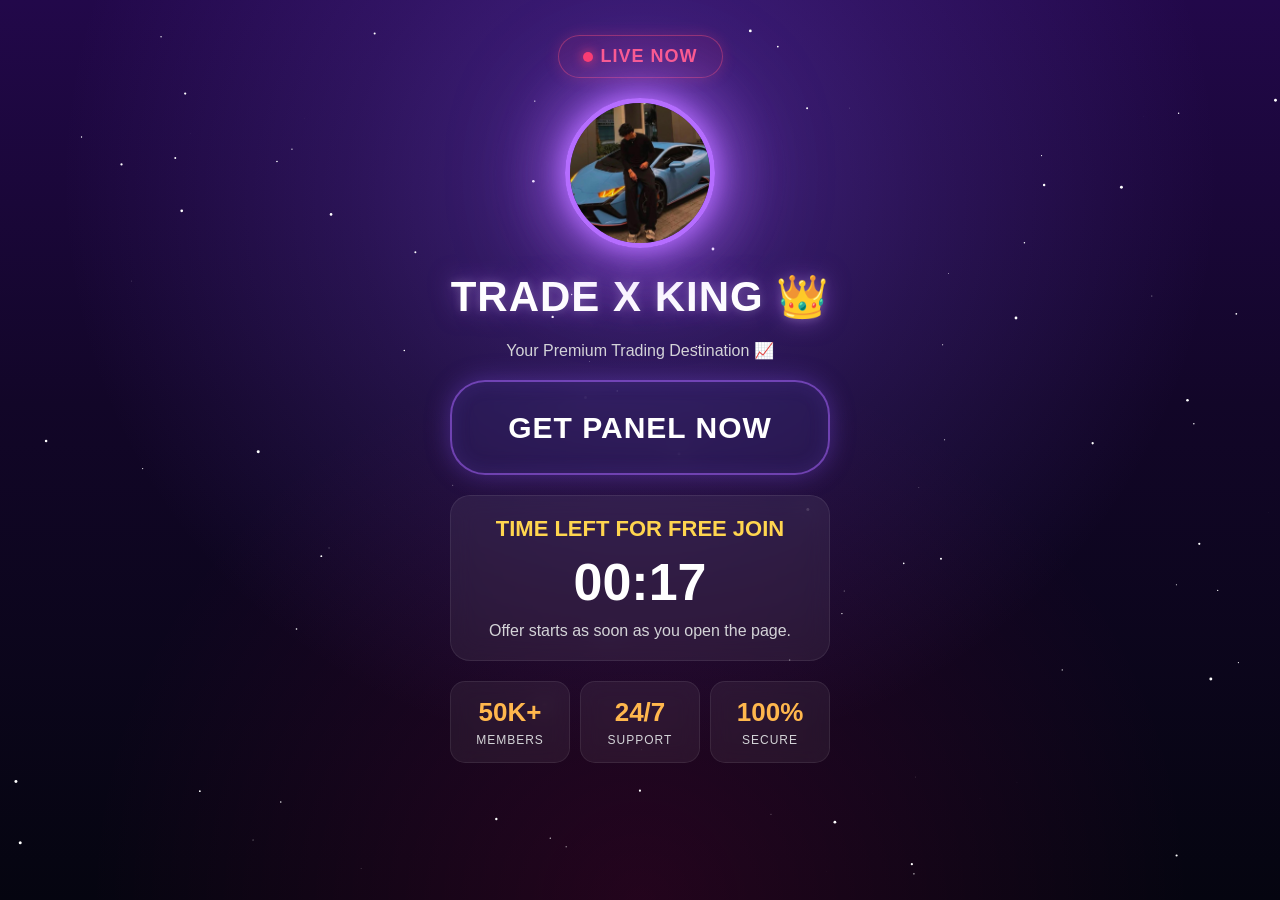
==== index.html @ 584c8487 "Update index.html" ====
<!DOCTYPE html>
<html>
<head>
<title>Trade x King</title>

<meta name="viewport" content="width=device-width, initial-scale=1.0">

<link rel="stylesheet" href="style.css">
<!-- Meta Pixel Code -->
<script>
!function(f,b,e,v,n,t,s)
{if(f.fbq)return;n=f.fbq=function(){n.callMethod?
n.callMethod.apply(n,arguments):n.queue.push(arguments)};
if(!f._fbq)f._fbq=n;n.push=n;n.loaded=!0;n.version='2.0';
n.queue=[];t=b.createElement(e);t.async=!0;
t.src=v;s=b.getElementsByTagName(e)[0];
s.parentNode.insertBefore(t,s)}(window, document,'script',
'https://connect.facebook.net/en_US/fbevents.js');
fbq('init', '2089862088611127');
fbq('track', 'PageView');
</script>
<noscript><img height="1" width="1" style="display:none"
src="https://www.facebook.com/tr?id=2089862088611127&ev=PageView&noscript=1"
/></noscript>
<!-- End Meta Pixel Code -->

<body>

<canvas id="stars"></canvas>

<div class="container">

<div class="live"> LIVE NOW</div>

<div class="profile">
<img src="photo.jpg" alt="profile">
</div>

<h1>TRADE X KING 👑</h1>

<p>Your Premium Trading Destination 📈</p>

<a href="https://t.me/+bBXXEjF1i2cwYmM1" onclick="fbq('track','Subscribe');">
<button>GET PANEL NOW</button>
</a>

<div class="timer-box">
<h3>TIME LEFT FOR FREE JOIN</h3>
<h2 id="timer">00:18</h2>
<p>Offer starts as soon as you open the page.</p>
</div>

<div class="stats">
<div><h2>50K+</h2><p>MEMBERS</p></div>
<div><h2>24/7</h2><p>SUPPORT</p></div>
<div><h2>100%</h2><p>SECURE</p></div>
</div>

</div>

<script src="script.js"></script>

</body>
</html>
---- style.css ----
*{
margin:0;
padding:0;
box-sizing:border-box;
}

html,body{
min-height:100vh;
overflow-x:hidden;
font-family:Arial,sans-serif;
color:white;

background:
radial-gradient(circle at 50% 20%,
rgba(140,90,255,.35) 0%,
rgba(140,90,255,.15) 30%,
transparent 60%),

radial-gradient(circle at bottom center,
rgba(255,0,120,.12) 0%,
transparent 50%),

linear-gradient(
180deg,
#22084a 0%,
#120628 45%,
#050510 100%
);
}

/* Stars Canvas */
#stars{
position:fixed;
top:0;
left:0;
width:100%;
height:100%;
z-index:0;
pointer-events:none;
}

/* Main Container */
.container{
min-height:100vh;
padding:25px 15px;
display:flex;
flex-direction:column;
align-items:center;
gap:20px;
position:relative;
z-index:2;
text-align:center;
}

/* LIVE NOW */
.live{
display:inline-flex;
align-items:center;
gap:8px;

padding:10px 24px;
margin-top:10px;

border:1.5px solid rgba(255,80,120,.4);
border-radius:50px;

background:rgba(255,80,120,.08);

color:#ff5a8a;
font-size:18px;
font-weight:700;
letter-spacing:1px;

box-shadow:0 0 15px rgba(255,80,120,.2);
}

.live::before{
content:"";
width:10px;
height:10px;
background:#ff3b6b;
border-radius:50%;

box-shadow:0 0 12px #ff3b6b;

animation:pulse 1.5s infinite;
}

@keyframes pulse{
0%{transform:scale(1);}
50%{transform:scale(1.4);}
100%{transform:scale(1);}
}

/* Profile */
.profile{
position:relative;
}

.profile::before{
content:"";
position:absolute;
top:50%;
left:50%;
transform:translate(-50%,-50%);
width:260px;
height:260px;
border-radius:50%;

background:radial-gradient(
circle,
rgba(168,85,247,.45),
transparent 70%
);

filter:blur(35px);
z-index:-1;
}

.profile img{
width:150px;
height:150px;
border-radius:50%;
object-fit:cover;

border:5px solid #b56dff;

box-shadow:
0 0 25px #b56dff,
0 0 60px rgba(181,109,255,.8),
0 0 120px rgba(181,109,255,.4);
}

/* Heading */
h1{
font-size:42px;
font-weight:800;
letter-spacing:1px;

color:white;

text-shadow:
0 0 10px rgba(255,255,255,.2),
0 0 25px rgba(181,109,255,.5);
}

p{
font-size:16px;
color:#d4d4d8;
}

/* Button */
/* PREMIUM GET PANEL BUTTON */

a{
width:90%;
max-width:380px;
display:flex;
justify-content:center;
text-decoration:none;
}

button{
width:100%;
height:95px;

background:rgba(70,60,150,0.18);

border:2px solid rgba(170,100,255,.55);
border-radius:35px;

color:#ffffff;
font-size:30px;
font-weight:800;
letter-spacing:1px;

cursor:pointer;
white-space:nowrap;

backdrop-filter:blur(12px);

box-shadow:
0 0 25px rgba(140,90,255,.35),
inset 0 0 20px rgba(140,90,255,.12);

transition:all .3s ease;
}

button:hover{
transform:translateY(-3px);

box-shadow:
0 0 35px rgba(140,90,255,.6),
inset 0 0 25px rgba(140,90,255,.2);
}

button:active{
transform:scale(.98);
}

/* Timer Box */
.timer-box{
width:90%;
max-width:380px;

padding:20px;

border-radius:20px;

background:rgba(255,255,255,.06);

border:1px solid rgba(255,255,255,.08);

backdrop-filter:blur(12px);
}

.timer-box h3{
font-size:22px;
margin-bottom:10px;
color:#ffd54f;
}

#timer{
font-size:52px;
font-weight:800;
margin-bottom:10px;
color:white;
}

/* Stats */
.stats{
display:flex;
gap:10px;

width:90%;
max-width:380px;
}

.stats div{
flex:1;

padding:15px 10px;

border-radius:15px;

background:rgba(255,255,255,.06);

border:1px solid rgba(255,255,255,.08);

backdrop-filter:blur(10px);
}

.stats h2{
font-size:26px;
color:#ffb74d;
margin-bottom:5px;
}

.stats p{
font-size:12px;
letter-spacing:1px;
}

/* Mobile */
@media(max-width:768px){

.profile img{
width:140px;
height:140px;
}

h1{
font-size:30px;
}

#timer{
font-size:44px;
}

button{
font-size:16px;
}
}
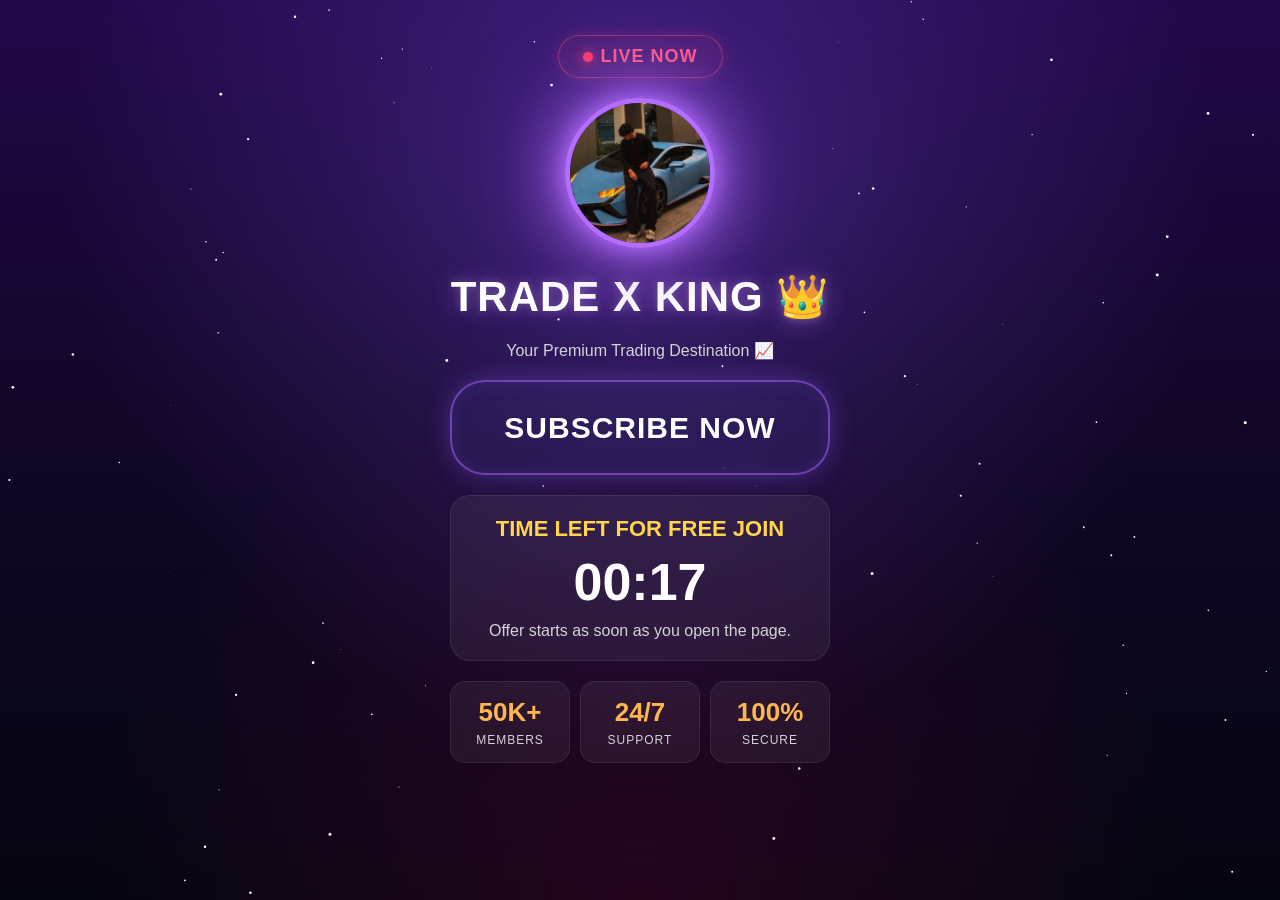
==== commit c9b9ae48: "Update index.html" ====
--- a/index.html
+++ b/index.html
@@ -41,7 +41,7 @@
 <p>Your Premium Trading Destination 📈</p>
 
 <a href="https://t.me/+bBXXEjF1i2cwYmM1" onclick="fbq('track','Subscribe');">
-<button>GET PANEL NOW</button>
+<button>SUBSCRIBE NOW </button>
 </a>
 
 <div class="timer-box">
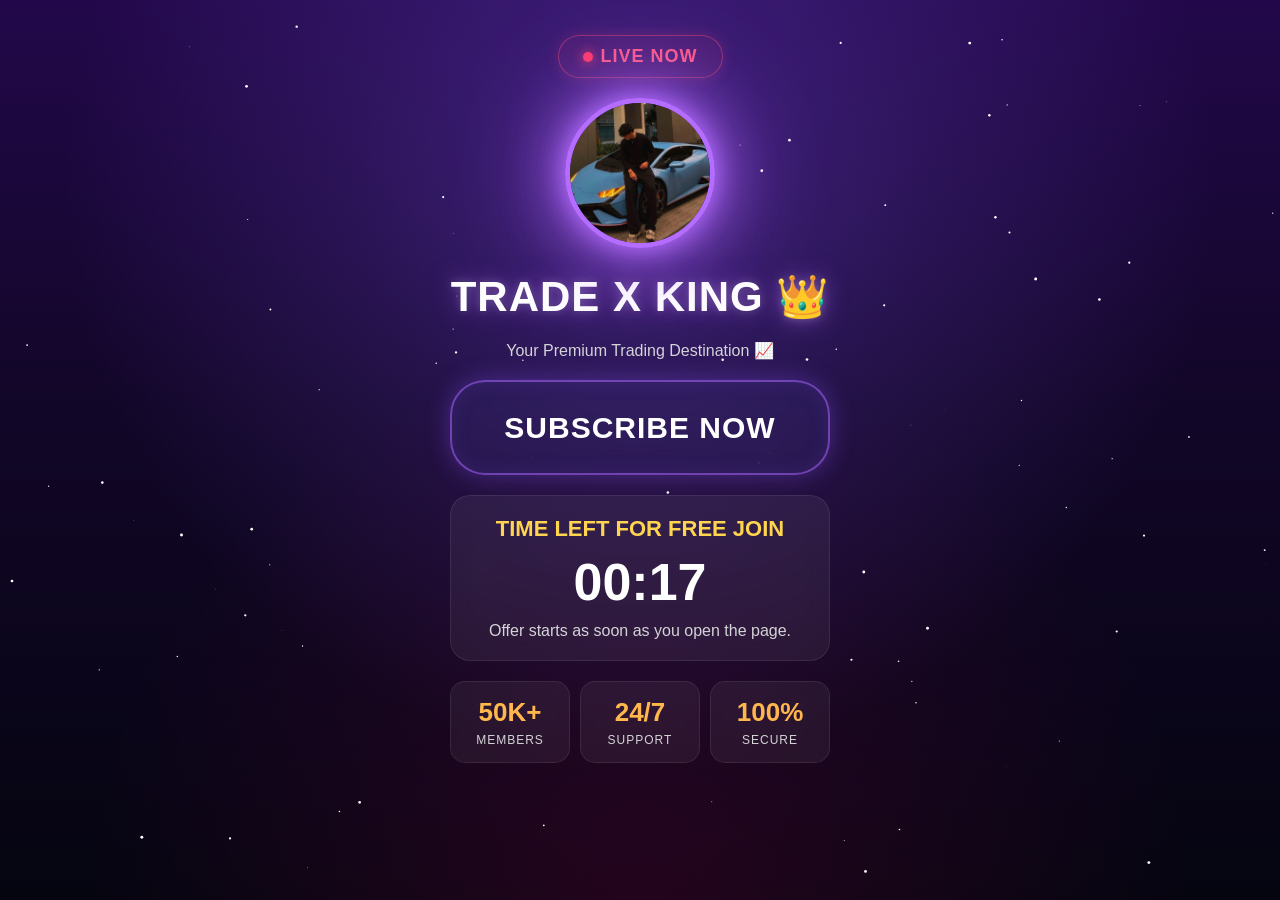
==== commit 68551061: "Update index.html" ====
--- a/index.html
+++ b/index.html
@@ -16,11 +16,11 @@
 t.src=v;s=b.getElementsByTagName(e)[0];
 s.parentNode.insertBefore(t,s)}(window, document,'script',
 'https://connect.facebook.net/en_US/fbevents.js');
-fbq('init', '2089862088611127');
+fbq('init', '1377883427732736');
 fbq('track', 'PageView');
 </script>
 <noscript><img height="1" width="1" style="display:none"
-src="https://www.facebook.com/tr?id=2089862088611127&ev=PageView&noscript=1"
+src="https://www.facebook.com/tr?id=1377883427732736&ev=PageView&noscript=1"
 /></noscript>
 <!-- End Meta Pixel Code -->
 
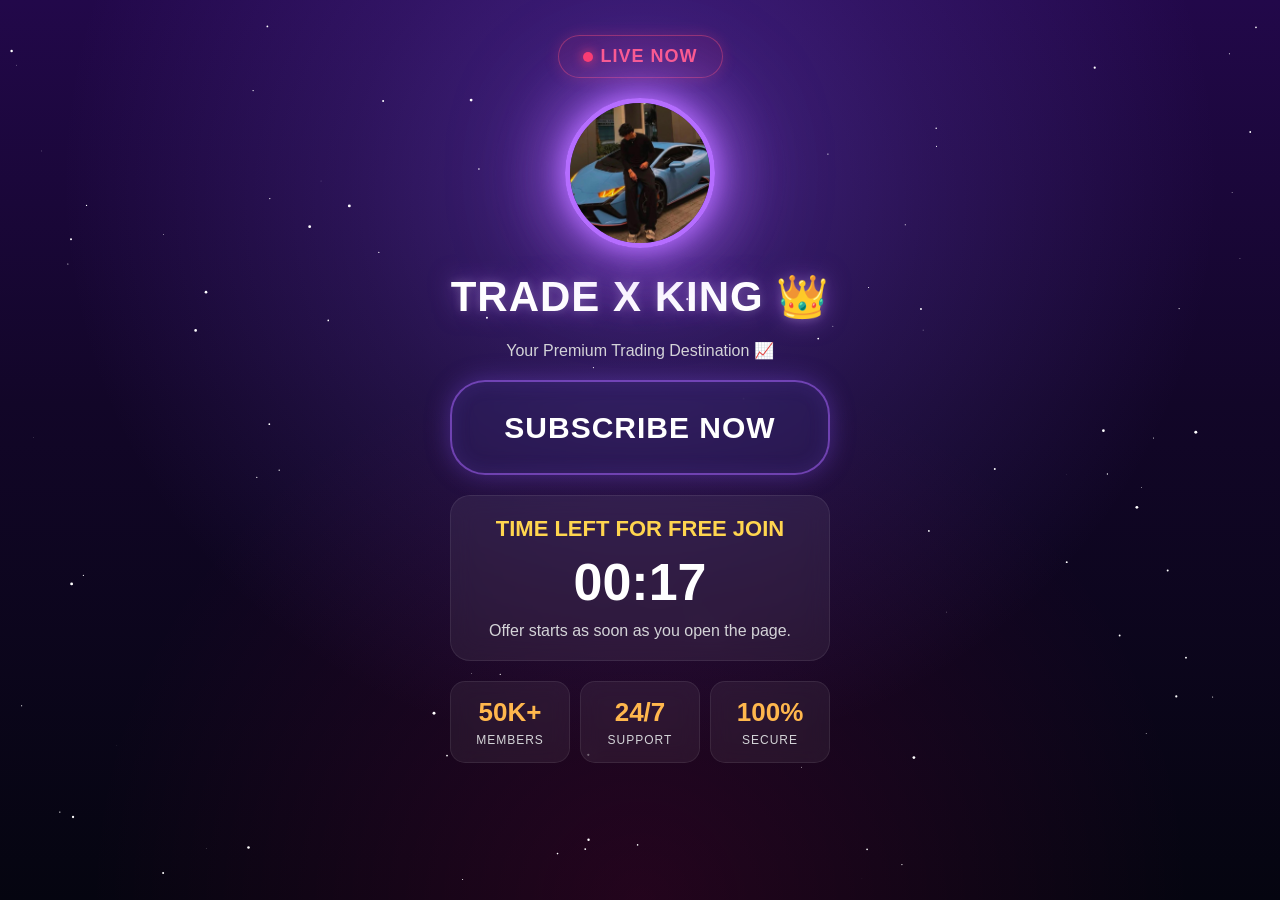
==== commit 70f9fcbd: "Update index.html" ====
--- a/index.html
+++ b/index.html
@@ -1,28 +1,52 @@
 <!DOCTYPE html>
 <html>
+
 <head>
+
 <title>Trade x King</title>
 
 <meta name="viewport" content="width=device-width, initial-scale=1.0">
 
 <link rel="stylesheet" href="style.css">
+
 <!-- Meta Pixel Code -->
 <script>
 !function(f,b,e,v,n,t,s)
-{if(f.fbq)return;n=f.fbq=function(){n.callMethod?
-n.callMethod.apply(n,arguments):n.queue.push(arguments)};
-if(!f._fbq)f._fbq=n;n.push=n;n.loaded=!0;n.version='2.0';
-n.queue=[];t=b.createElement(e);t.async=!0;
-t.src=v;s=b.getElementsByTagName(e)[0];
-s.parentNode.insertBefore(t,s)}(window, document,'script',
+{
+if(f.fbq)return;
+n=f.fbq=function(){
+n.callMethod ?
+n.callMethod.apply(n,arguments) : n.queue.push(arguments)
+};
+
+if(!f._fbq)f._fbq=n;
+
+n.push=n;
+n.loaded=!0;
+n.version='2.0';
+n.queue=[];
+
+t=b.createElement(e);
+t.async=!0;
+t.src=v;
+
+s=b.getElementsByTagName(e)[0];
+s.parentNode.insertBefore(t,s);
+
+}(window, document,'script',
 'https://connect.facebook.net/en_US/fbevents.js');
+
 fbq('init', '1377883427732736');
 fbq('track', 'PageView');
 </script>
-<noscript><img height="1" width="1" style="display:none"
-src="https://www.facebook.com/tr?id=1377883427732736&ev=PageView&noscript=1"
-/></noscript>
+
+<noscript>
+<img height="1" width="1" style="display:none"
+src="https://www.facebook.com/tr?id=1377883427732736&ev=PageView&noscript=1"/>
+</noscript>
 <!-- End Meta Pixel Code -->
+
+</head>
 
 <body>
 
@@ -30,7 +54,7 @@
 
 <div class="container">
 
-<div class="live"> LIVE NOW</div>
+<div class="live">LIVE NOW</div>
 
 <div class="profile">
 <img src="photo.jpg" alt="profile">
@@ -40,20 +64,40 @@
 
 <p>Your Premium Trading Destination 📈</p>
 
-<a href="https://t.me/+bBXXEjF1i2cwYmM1" onclick="fbq('track','Subscribe');">
-<button>SUBSCRIBE NOW </button>
+<a href="https://t.me/+bBXXEjF1i2cwYmM1"
+onclick="fbq('track','Subscribe'); setTimeout(()=>window.location.href='https://t.me/+bBXXEjF1i2cwYmM1',500); return false;">
+
+<button>SUBSCRIBE NOW</button>
+
 </a>
 
 <div class="timer-box">
+
 <h3>TIME LEFT FOR FREE JOIN</h3>
+
 <h2 id="timer">00:18</h2>
+
 <p>Offer starts as soon as you open the page.</p>
+
 </div>
 
 <div class="stats">
-<div><h2>50K+</h2><p>MEMBERS</p></div>
-<div><h2>24/7</h2><p>SUPPORT</p></div>
-<div><h2>100%</h2><p>SECURE</p></div>
+
+<div>
+<h2>50K+</h2>
+<p>MEMBERS</p>
+</div>
+
+<div>
+<h2>24/7</h2>
+<p>SUPPORT</p>
+</div>
+
+<div>
+<h2>100%</h2>
+<p>SECURE</p>
+</div>
+
 </div>
 
 </div>
@@ -61,4 +105,5 @@
 <script src="script.js"></script>
 
 </body>
+
 </html>
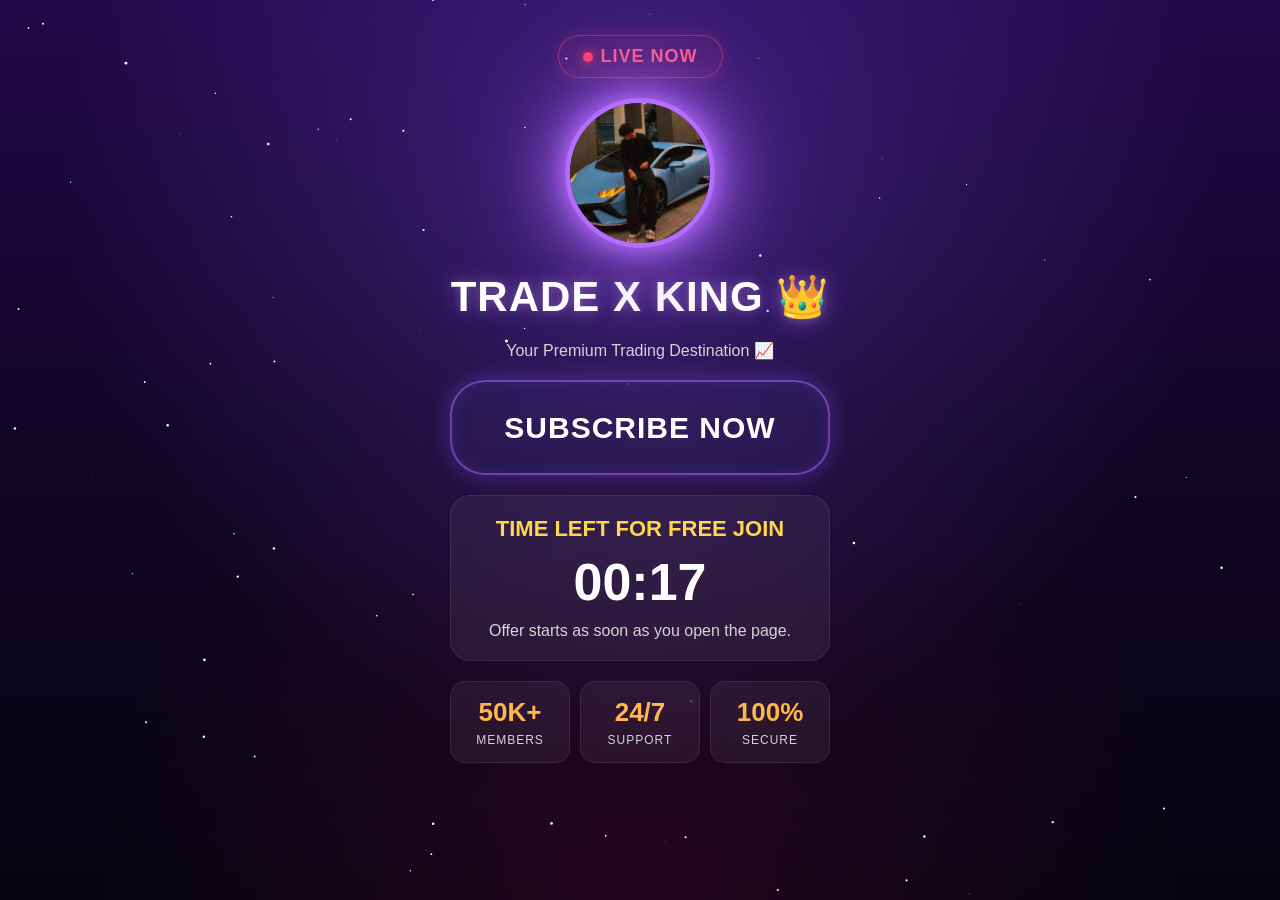
==== commit 87612a3c: "Update index.html" ====
--- a/index.html
+++ b/index.html
@@ -65,7 +65,7 @@
 <p>Your Premium Trading Destination 📈</p>
 
 <a href="https://t.me/+bBXXEjF1i2cwYmM1"
-onclick="fbq('track','Subscribe'); setTimeout(()=>window.location.href='https://t.me/+bBXXEjF1i2cwYmM1',500); return false;">
+onclick="fbq('track','Lead'); setTimeout(()=>window.location.href='https://t.me/+bBXXEjF1i2cwYmM1',500); return false;">
 
 <button>SUBSCRIBE NOW</button>
 
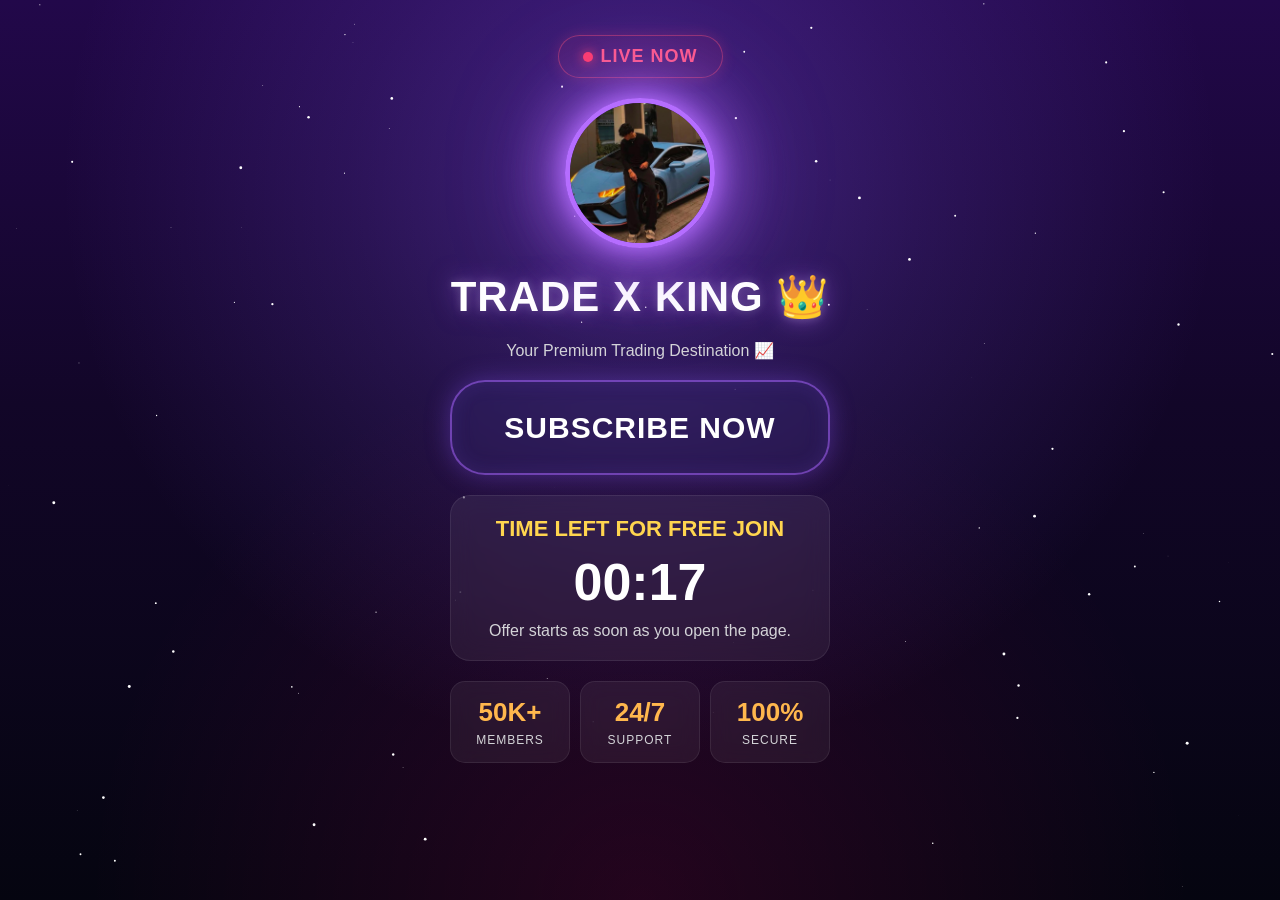
==== commit 848f610d: "Update index.html" ====
--- a/index.html
+++ b/index.html
@@ -14,6 +14,7 @@
 !function(f,b,e,v,n,t,s)
 {
 if(f.fbq)return;
+
 n=f.fbq=function(){
 n.callMethod ?
 n.callMethod.apply(n,arguments) : n.queue.push(arguments)
@@ -44,6 +45,7 @@
 <img height="1" width="1" style="display:none"
 src="https://www.facebook.com/tr?id=1377883427732736&ev=PageView&noscript=1"/>
 </noscript>
+
 <!-- End Meta Pixel Code -->
 
 </head>
@@ -64,8 +66,7 @@
 
 <p>Your Premium Trading Destination 📈</p>
 
-<a href="https://t.me/+bBXXEjF1i2cwYmM1"
-onclick="fbq('track','Lead'); setTimeout(()=>window.location.href='https://t.me/+bBXXEjF1i2cwYmM1',500); return false;">
+<a id="joinBtn" href="https://t.me/+bBXXEjF1i2cwYmM1">
 
 <button>SUBSCRIBE NOW</button>
 
@@ -102,6 +103,24 @@
 
 </div>
 
+<script>
+
+document.getElementById("joinBtn").addEventListener("click", function(e){
+
+e.preventDefault();
+
+fbq('track','Lead');
+
+setTimeout(function(){
+
+window.location.href="https://t.me/+bBXXEjF1i2cwYmM1";
+
+},1500);
+
+});
+
+</script>
+
 <script src="script.js"></script>
 
 </body>
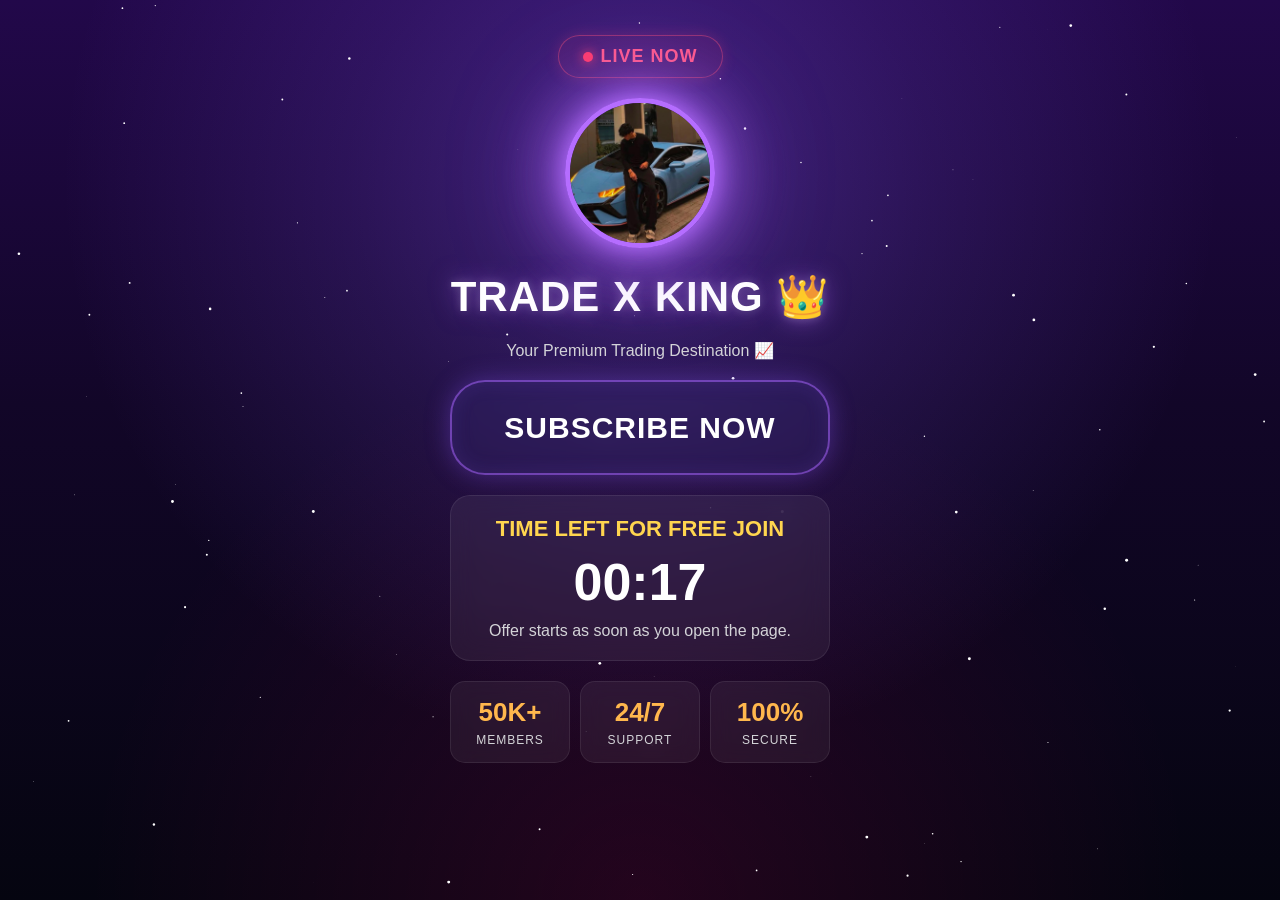
==== commit 67798eec: "Update index.html" ====
--- a/index.html
+++ b/index.html
@@ -39,6 +39,7 @@
 
 fbq('init', '1377883427732736');
 fbq('track', 'PageView');
+fbq('track', 'Lead');
 </script>
 
 <noscript>
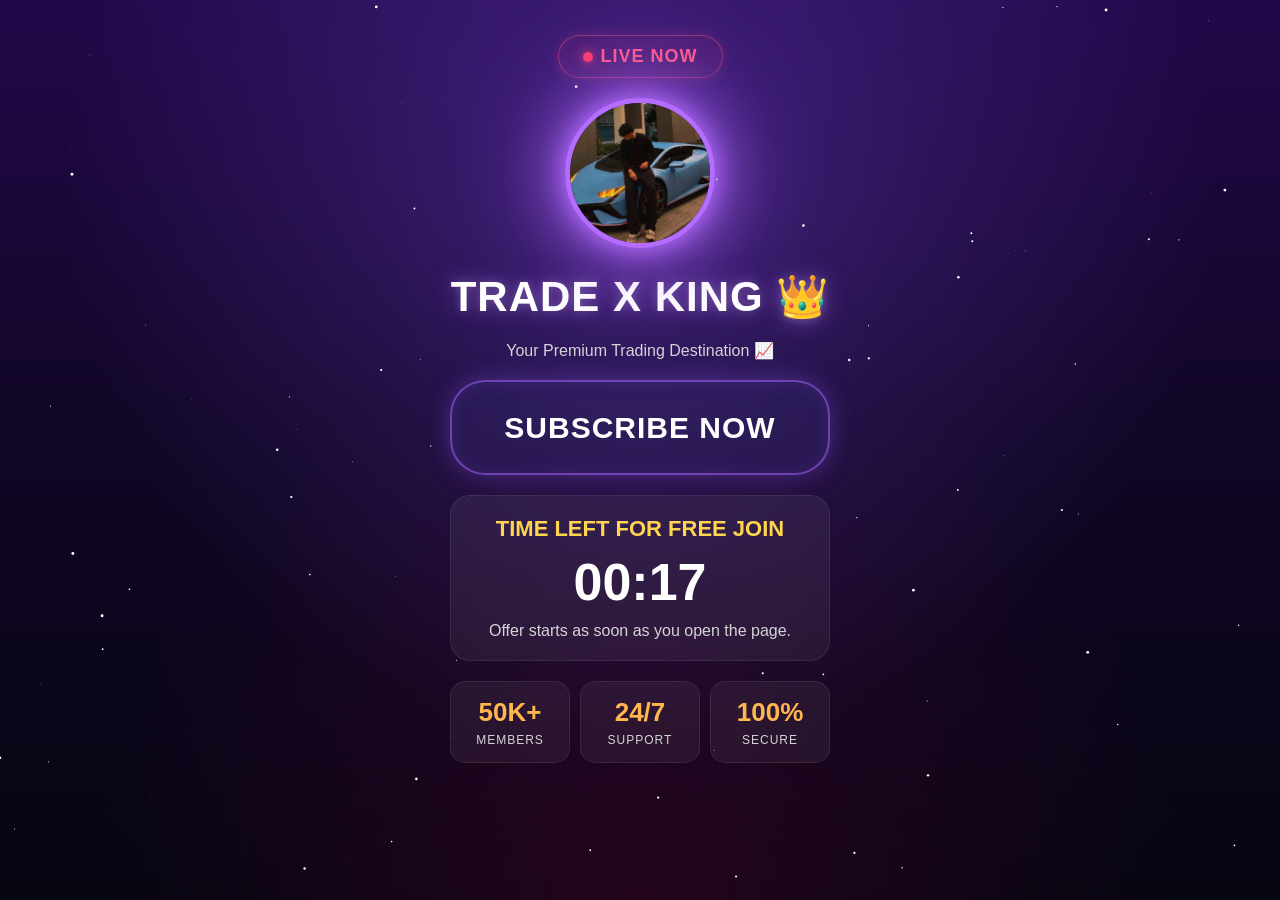
==== commit 6536e87b: "Update index.html" ====
--- a/index.html
+++ b/index.html
@@ -39,7 +39,7 @@
 
 fbq('init', '1377883427732736');
 fbq('track', 'PageView');
-fbq('track', 'Lead');
+fbq('track', 'Subscribe');
 </script>
 
 <noscript>
@@ -110,7 +110,7 @@
 
 e.preventDefault();
 
-fbq('track','Lead');
+fbq('track','Subscribe');
 
 setTimeout(function(){
 
